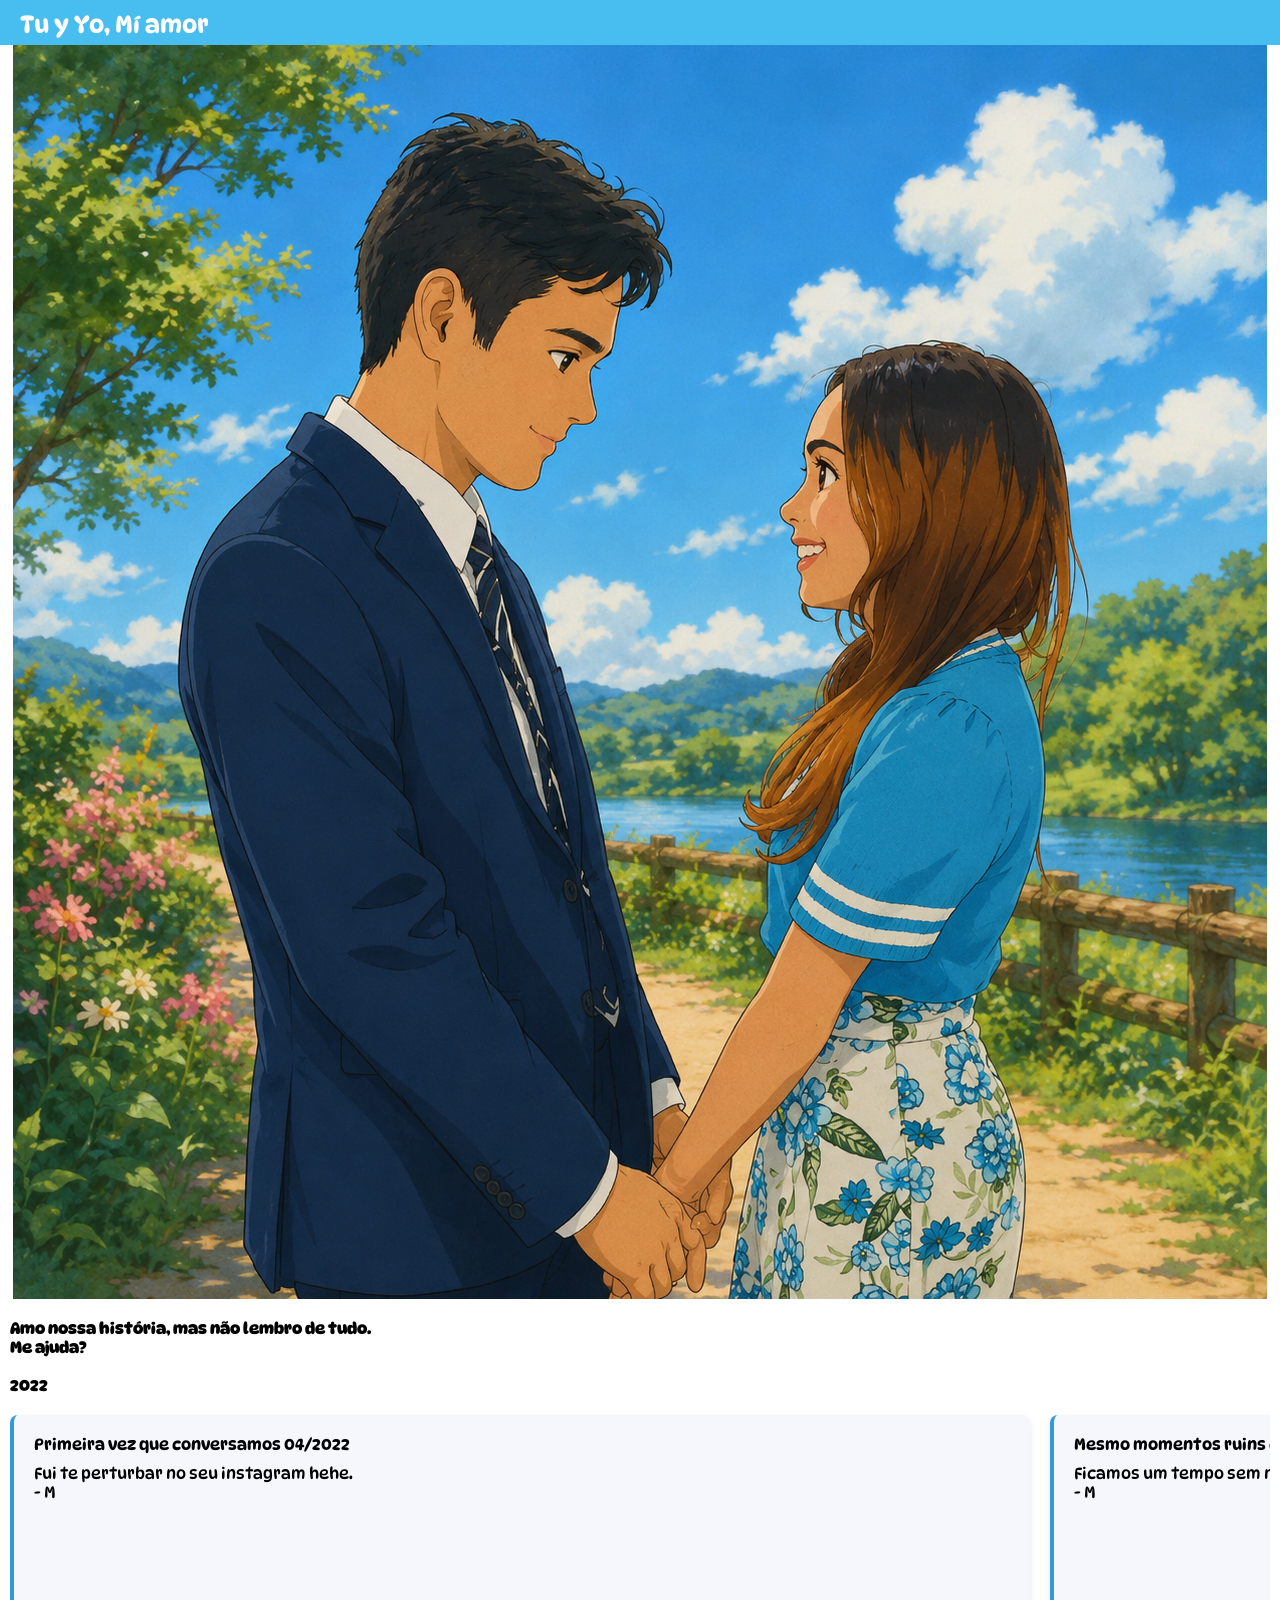
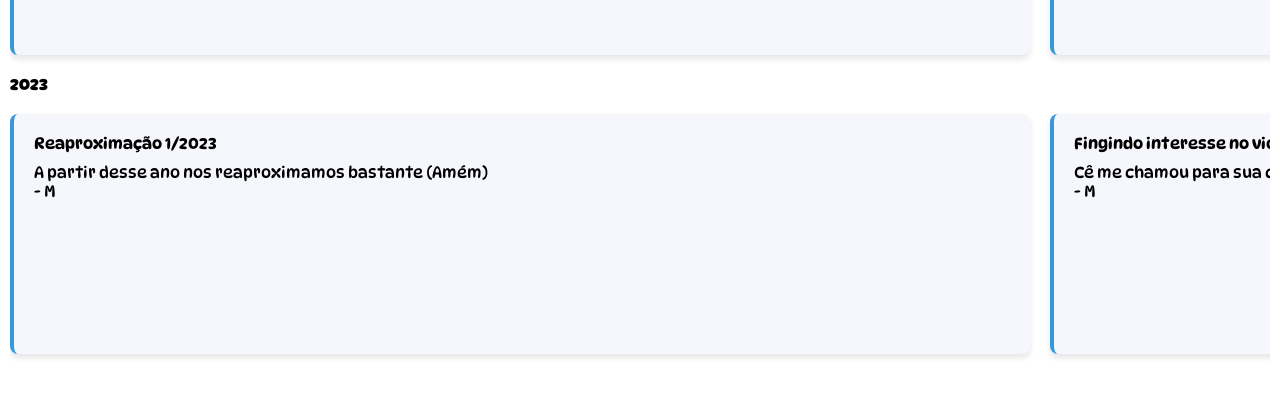
==== content.html @ 34ca295d "first commit" ====
<!doctype html>
<html lang="en">
  <head>
    <meta charset="UTF-8" />
    <meta name="viewport" content="width=device-width, initial-scale=1.0" />
    <title>Tu y Yo, Mí amor</title>
    <link rel="stylesheet" href="./styles/style.css" />
  </head>
  <body>
    <nav><h2>Tu y Yo, Mí amor</h2></nav>
    <main class="container">
      <div class="imagem">
        <img src="./img/tuyyo.png" alt="Tú y Yo" />
        <!-- <a href="./img/tuyyo.png" download="tuyyo.png">
          <button type="download">Baixar &hearts;</button>
        </a> -->
      </div>
      <div class="timeline">
        <h4>
          Amo nossa história, mas não lembro de tudo. <br />
          Me ajuda?
        </h4>
        <br />
        <h4>2022</h4>
        <section class="timeline-container" id="timeline">
          <div class="timeline-item">
            <h4>Primeira vez que conversamos 04/2022</h4>
            <p>
              Fui te perturbar no seu instagram hehe. <br />
              - M
            </p>
          </div>
          <div class="timeline-item">
            <h4>Mesmo momentos ruins contam 5/2022</h4>
            <p>
              Ficamos um tempo sem nos falar muito... Estavamos bem enrolados
              com as coisas da vida...
              <br />
              - M
            </p>
          </div>
          <div class="timeline-item">
            <h4>Festinha na casa do Léo 8/2022</h4>
            <p>
              Acabei fazendo você cantar em espanhol e foi fofo
              <br />
              - M
            </p>
          </div>
          <div class="timeline-item">
            <h4>Mais um tempo sem você 9/2022</h4>
            <p>
              E novamente, nos ocupamos com as coisas da vida 💭☕
              <br />
              - M
            </p>
          </div>
        </section>
        <h4>2023</h4>
        <section class="timeline-container" id="timeline">
          <div class="timeline-item">
            <h4>Reaproximação 1/2023</h4>
            <p>
              A partir desse ano nos reaproximamos bastante (Amém)
              <br />
              - M
            </p>
          </div>
          <div class="timeline-item">
            <h4>Fingindo interesse no violão né sua gaiata 06/01/2023</h4>
            <p>
              Cê me chamou para sua casa para a gente "estudar violão". Conheci
              sua família 🫣😏
              <br />
              - M
            </p>
          </div>
          <div class="timeline-item">
            <h4>Primeira vez que fui na sua reunião 29/01/2023</h4>
            <p>
              O Léo ficou querendo competir comigo kkk <br />
              "Deixa que eu pago a pizza" (O engraçado é que isso fez seus pais
              gostarem mais de mim)
              <br />
              - M
            </p>
          </div>
          <div class="timeline-item">
            <h4>Cordãozinho de guitarra 🎸 06/03/2023</h4>
            <p>
              Eu nunca tinha ganhado nada nesse sentido, ainda mais de uma
              garota. Você foi a primeira.<br />
              - M
            </p>
          </div>
          <div class="timeline-item">
            <h4>Aproximadamente 06/2023</h4>
            <p>
              Foi quando te dei meu casaco quadriculado pq você vivia passando
              frio e estava claramente com inveja. 😏 <br />
              - M
            </p>
          </div>
          <div class="timeline-item">
            <h4>Primeira vez no serviço de campo com você (Eu acho) 07/2023</h4>
            <p>
              Era campanha para o congresso 'Seja Paciente' <br />
              - M
            </p>
          </div>
          <div class="timeline-item">
            <h4>Eu já parecendo seu marido 29/09/2023</h4>
            <p>
              Você estava em tempo de Feira, odiei porque durante os ensaios eu
              tive que te ver dançando com outro mlk safado nojento sem
              vergonha... Mas foi a primeira vez que fugi da minha sala para
              ficar na sua.<br />
              - M
            </p>
          </div>
          <div class="timeline-item">
            <h4>Eu já parecendo seu marido 2 16/10/2023</h4>
            <p>
              Já estávamos bem próximos e eu fui na sua reunião e fiquei ao seu
              ladinho pela primeira vez. 💖<br />
              - M
            </p>
          </div>
          <div class="timeline-item">
            <h4>Necessito você para terminar isso.</h4>
            <p>A partir daqui estou um pouco na dúvida sobre os eventos.</p>
          </div>
        </section>
      </div>
    </main>
  </body>
</html>
---- styles/style.css ----
@import url("https://fonts.googleapis.com/css2?family=DynaPuff:wght@400..700&display=swap");

* {
  margin: 0;
}

body {
  font-family: "DynaPuff", system-ui;
  padding: 0;
  margin: 0;
}
nav {
  max-width: 100%;
  height: 25px;
  padding: 10px 20px;
  background-color: #48bdf0;
}

nav h2 {
  color: #fff;
  font-weight: 500;
}

.imagem img {
  max-width: 100%;
}

.timeline {
  padding: 20px 10px;
}

.timeline-container {
  display: flex;
  overflow-x: auto;
  gap: 20px;
  padding: 20px;
  scroll-behavior: smooth;
  scroll-snap-type: x mandatory;
  scrollbar-width: none;
  -ms-overflow-style: none;
}

.timeline-container::-webkit-scrollbar {
  display: none;
}

.timeline-item {
  width: 80%;
  height: 200px;
  background-color: #f5f7fc;
  border-left: 4px solid #3498db;
  padding: 20px;
  border-radius: 8px;
  box-shadow: 0 4px 6px rgba(0, 0, 0, 0.1);
  flex-shrink: 0;
  user-select: none;
  scroll-snap-align: start;
}

.timeline-item h4 {
  font-weight: 500;
  margin-bottom: 10px;
}

.imagem {
  display: flex;
  flex-direction: column;
  align-items: center;
}
.imagem a button {
  margin: 10px 0;
  padding: 0.5rem 2rem;
  border-radius: 10px;
  font-size: 14pt;
  border: none;
  background-color: #48bdf0;
  color: #ffffff;
  font-weight: 500;
}
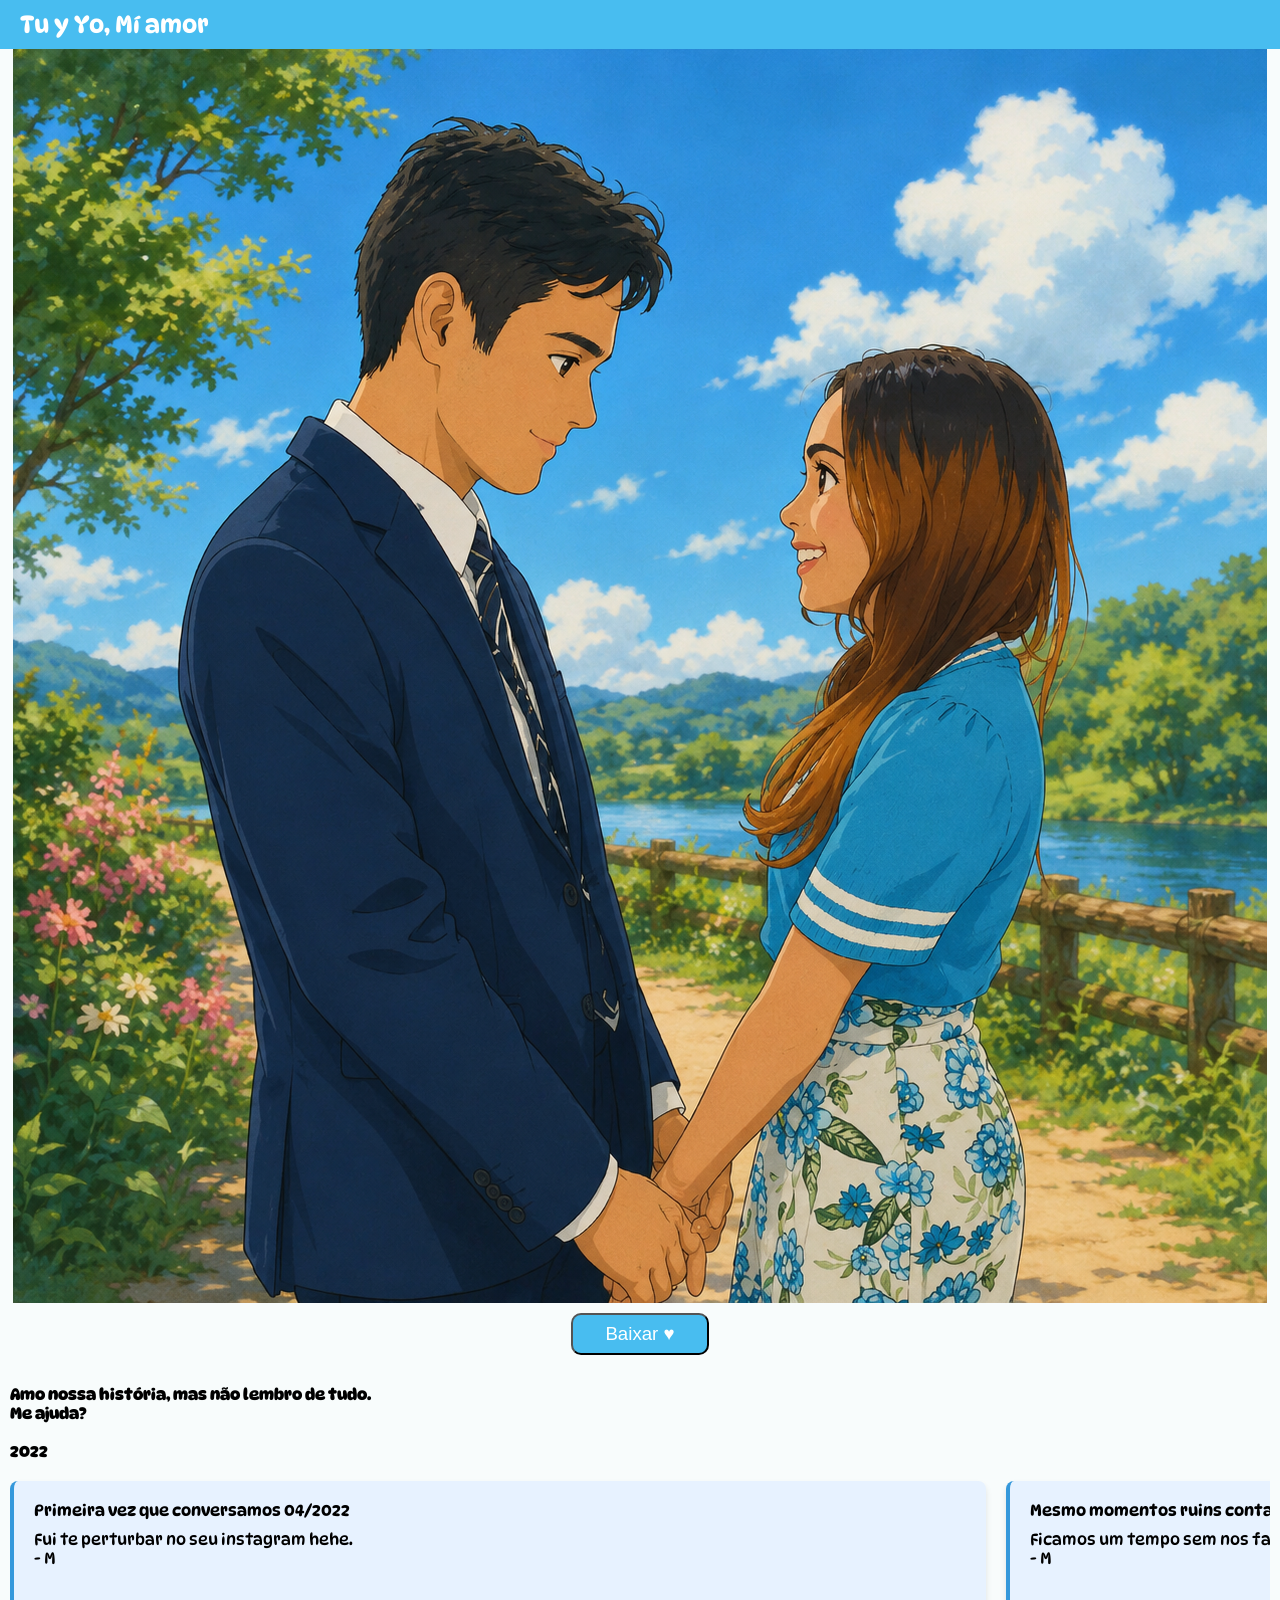
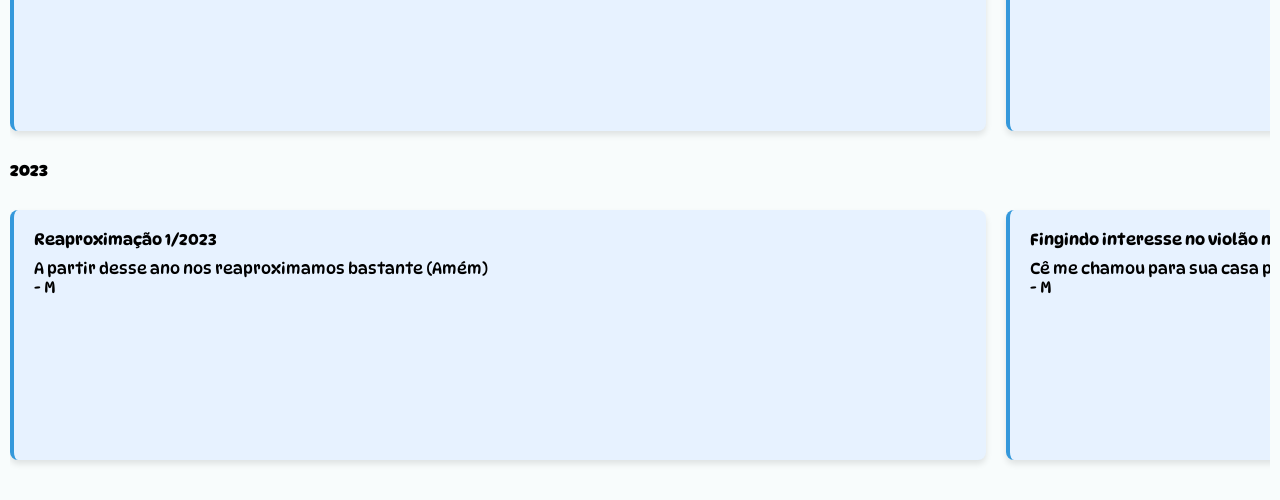
==== commit f0f19355: "ajustes no estilo" ====
--- a/content.html
+++ b/content.html
@@ -11,9 +11,9 @@
     <main class="container">
       <div class="imagem">
         <img src="./img/tuyyo.png" alt="Tú y Yo" />
-        <!-- <a href="./img/tuyyo.png" download="tuyyo.png">
-          <button type="download">Baixar &hearts;</button>
-        </a> -->
+        <a href="./img/tuyyo.png" download="tuyyo.png">
+          <button class="btn-download" type="download">Baixar &hearts;</button>
+        </a>
       </div>
       <div class="timeline">
         <h4>
@@ -56,7 +56,7 @@
             </p>
           </div>
         </section>
-        <h4>2023</h4>
+        <h4 style="margin: 10px 0">2023</h4>
         <section class="timeline-container" id="timeline">
           <div class="timeline-item">
             <h4>Reaproximação 1/2023</h4>
@@ -112,9 +112,8 @@
             <h4>Eu já parecendo seu marido 29/09/2023</h4>
             <p>
               Você estava em tempo de Feira, odiei porque durante os ensaios eu
-              tive que te ver dançando com outro mlk safado nojento sem
-              vergonha... Mas foi a primeira vez que fugi da minha sala para
-              ficar na sua.<br />
+              tive que te ver dançando com outro mlk nojento sem vergonha... Mas
+              foi a primeira vez que fugi da minha sala para ficar na sua.<br />
               - M
             </p>
           </div>
--- a/styles/style.css
+++ b/styles/style.css
@@ -2,18 +2,20 @@
 
 * {
   margin: 0;
+  padding: 0;
+  box-sizing: border-box;
 }
-
 body {
   font-family: "DynaPuff", system-ui;
-  padding: 0;
-  margin: 0;
+  background-color: #f8fcfc; /* Uma cor de fundo levemente suave cai bem */
 }
 nav {
-  max-width: 100%;
-  height: 25px;
+  width: 100%;
+  min-height: 45px; /* min-height no lugar de height fixo evita que o texto vaze */
   padding: 10px 20px;
   background-color: #48bdf0;
+  display: flex;
+  align-items: center; /* Centraliza o texto verticalmente */
 }
 
 nav h2 {
@@ -46,8 +48,8 @@
 
 .timeline-item {
   width: 80%;
-  height: 200px;
-  background-color: #f5f7fc;
+  height: 250px;
+  background-color: #e7f2ff;
   border-left: 4px solid #3498db;
   padding: 20px;
   border-radius: 8px;
@@ -57,6 +59,9 @@
   scroll-snap-align: start;
 }
 
+.timeline-item:hover {
+  transform: scale(1.02);
+}
 .timeline-item h4 {
   font-weight: 500;
   margin-bottom: 10px;
@@ -67,13 +72,16 @@
   flex-direction: column;
   align-items: center;
 }
-.imagem a button {
+
+.btn-download {
+  display: inline-block;
   margin: 10px 0;
   padding: 0.5rem 2rem;
   border-radius: 10px;
   font-size: 14pt;
-  border: none;
   background-color: #48bdf0;
   color: #ffffff;
   font-weight: 500;
+  text-decoration: none; /* Remove a linha do link */
+  cursor: pointer;
 }
